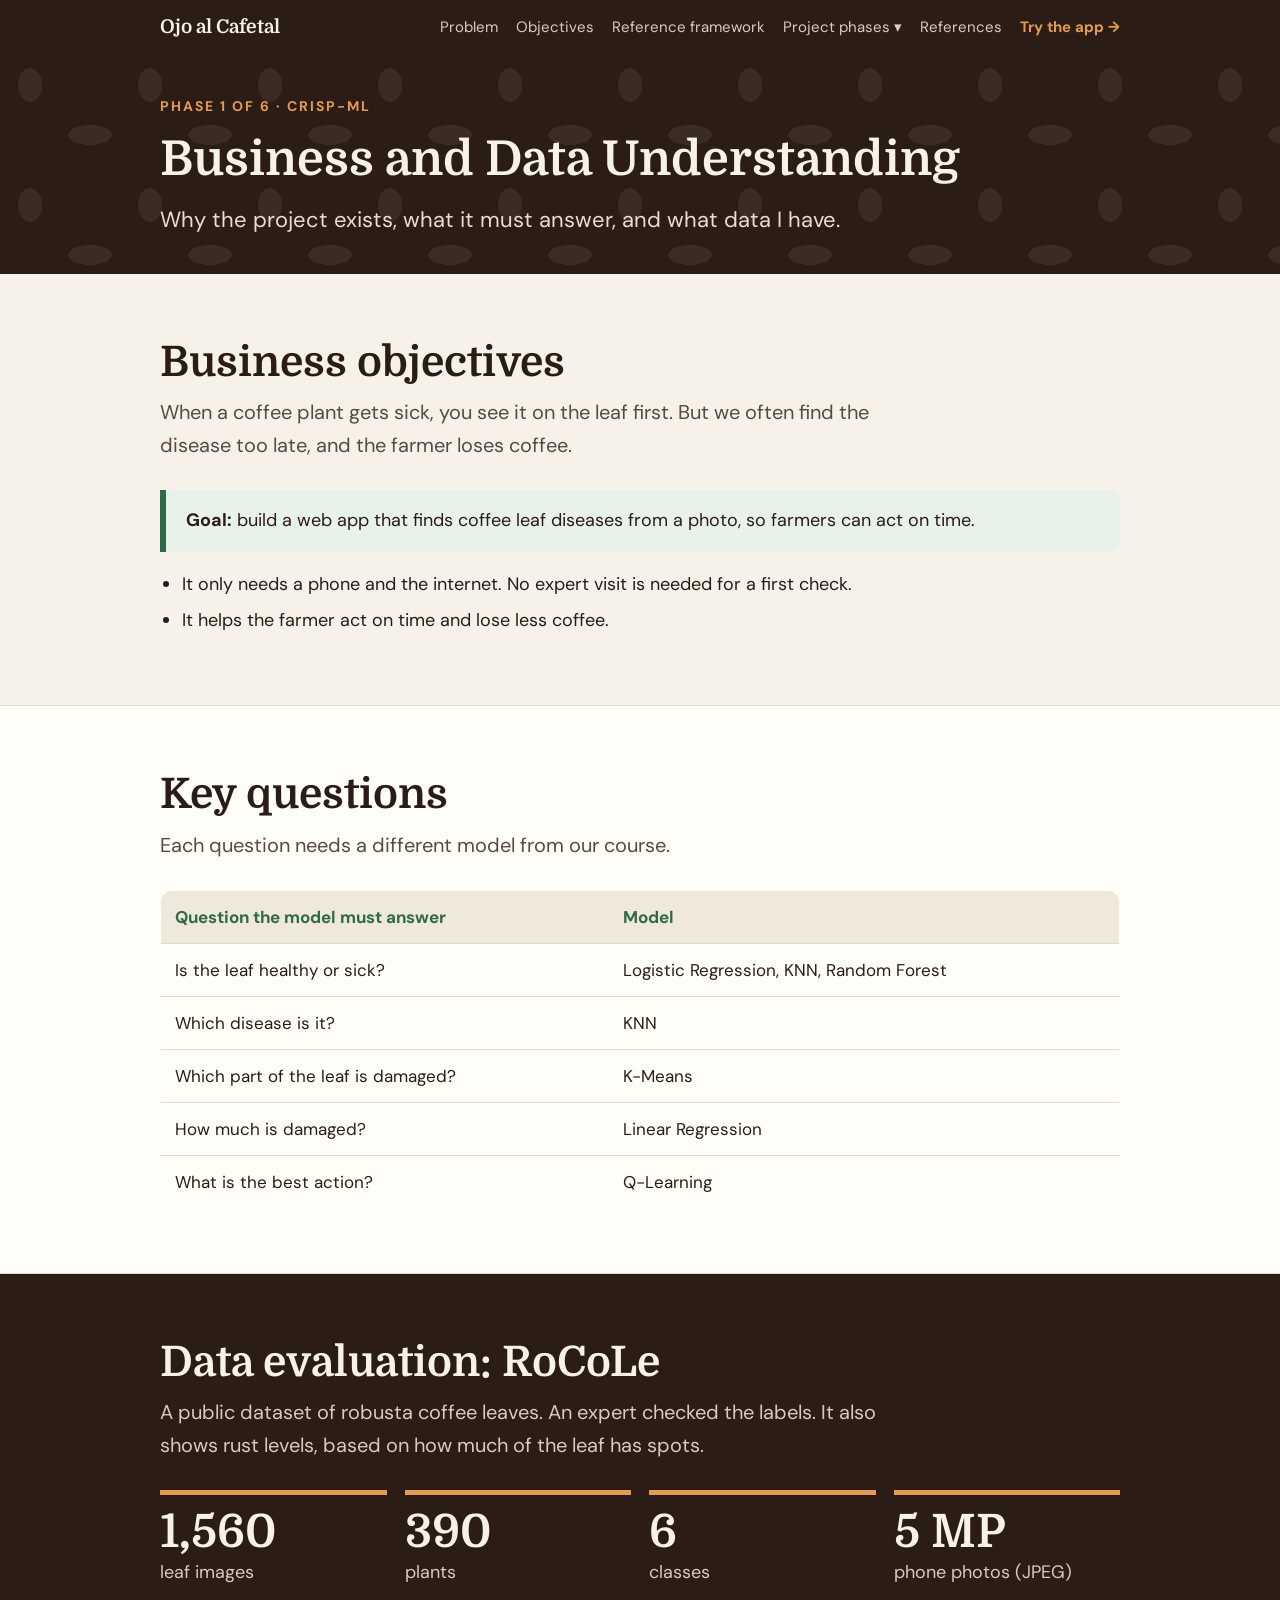
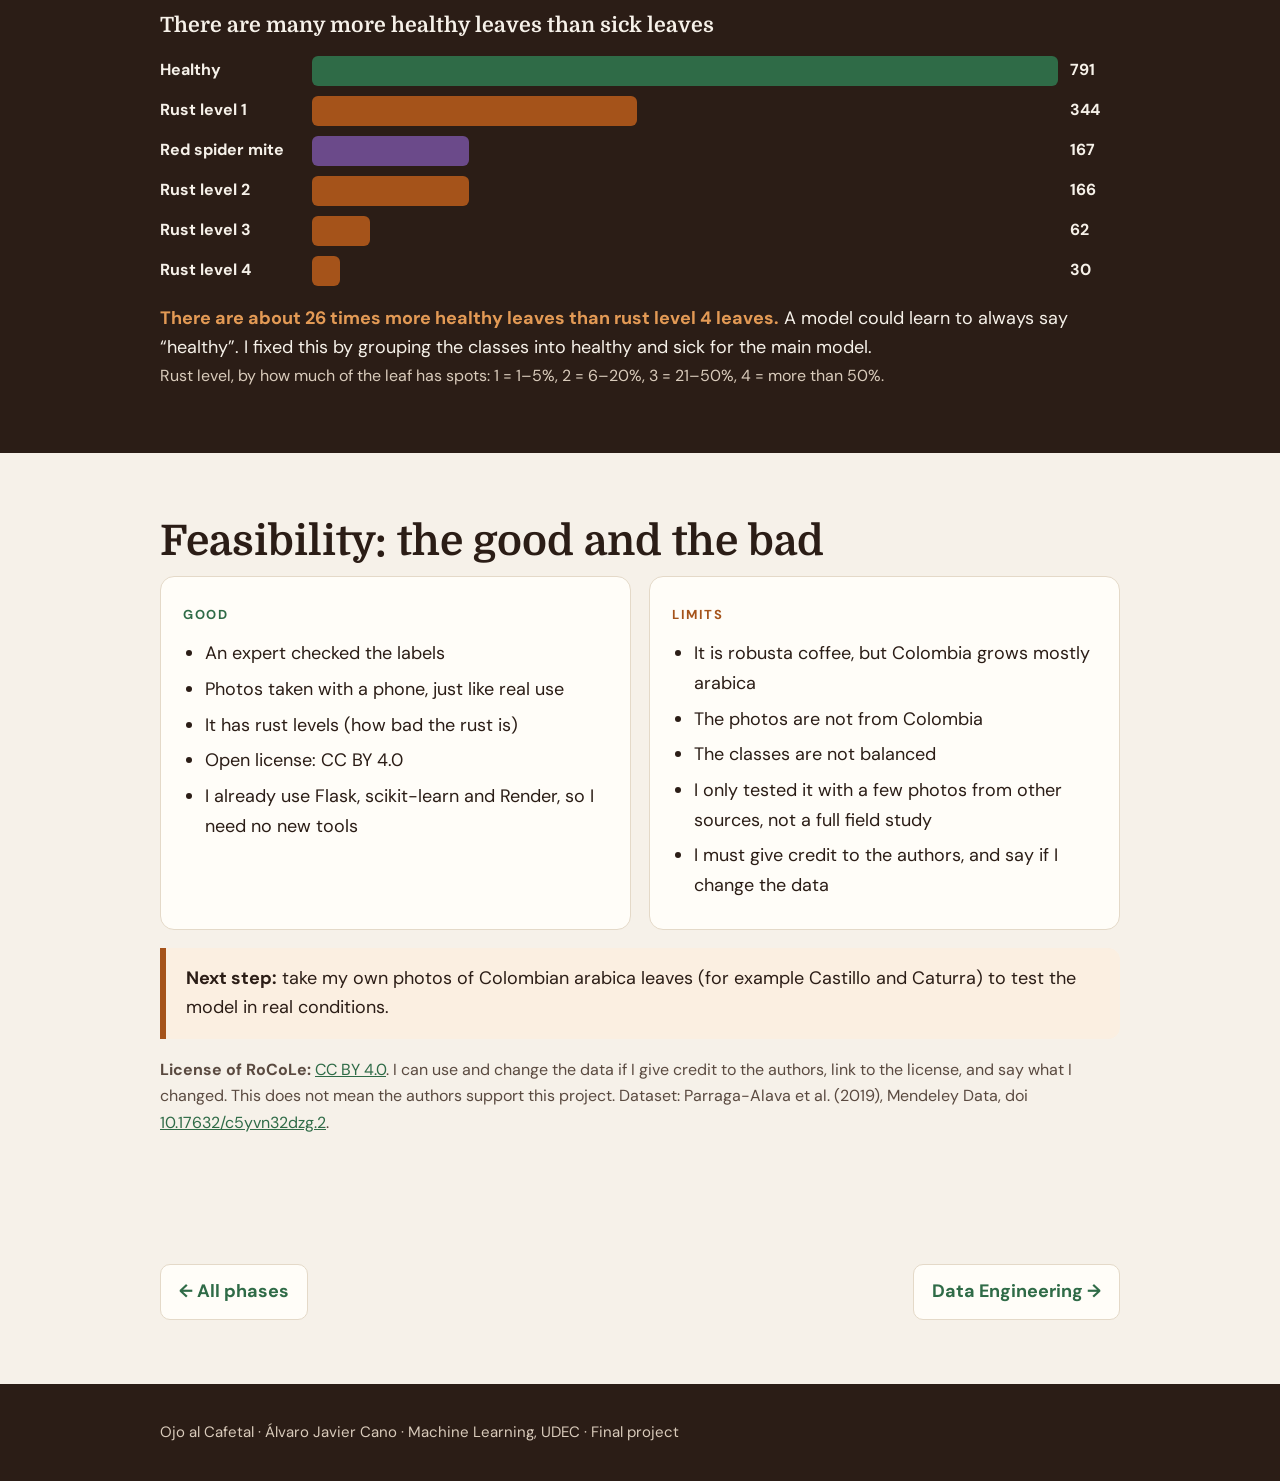
==== phase-1-understanding.html @ 9ff7ed06 "Phases menu and pages" ====
<!doctype html>
<html lang="en">
<head>
<meta charset="utf-8">
<meta name="viewport" content="width=device-width,initial-scale=1">
<title>Business and Data Understanding – Ojo al Cafetal</title>
<meta name="description" content="Why the project exists, what it must answer, and what data I have.">
<link rel="icon" href="data:image/svg+xml,<svg xmlns='http://www.w3.org/2000/svg' viewBox='0 0 100 100'><text y='.9em' font-size='90'>🌿</text></svg>">
<link rel="preconnect" href="https://fonts.googleapis.com">
<link rel="preconnect" href="https://fonts.gstatic.com" crossorigin>
<link href="https://fonts.googleapis.com/css2?family=Domine:wght@600;700&family=DM+Sans:wght@400;500;700&display=swap" rel="stylesheet">
<link rel="stylesheet" href="style.css">
<link rel="stylesheet" href="menu.css">
</head>
<body>

<nav><div class="wrap">
  <a class="brand" href="index.html"><b>Ojo al Cafetal</b></a>
  <a href="index.html#problem">Problem</a>
  <a href="index.html#objectives">Objectives</a>
  <a href="index.html#framework">Reference framework</a>
  <details class="dd">
    <summary>Project phases ▾</summary>
    <div class="menu">
      <a href="index.html#phases">All phases</a>
      <a href="phase-1-understanding.html">1. Business and Data Understanding</a>
      <a href="phase-2-data-engineering.html">2. Data Engineering</a>
      <a href="phase-3-model-engineering.html">3. Model Engineering</a>
      <a href="phase-4-evaluation.html">4. Model Evaluation</a>
      <a href="phase-5-deployment.html">5. Deployment</a>
      <a href="phase-6-monitoring.html">6. Monitoring and Maintenance</a>
    </div>
  </details>
  <a href="index.html#references">References</a>
  <a href="https://ojo-al-cafetal-app.onrender.com" style="color:#E39A55;font-weight:700">Try the app →</a>
</div></nav>
<script>
(function(){var d=document.querySelector('details.dd');if(!d)return;
document.addEventListener('click',function(e){if(!d.contains(e.target))d.removeAttribute('open');});
})();
</script>

<header class="hero hero-small"><div class="wrap">
  <p class="kicker">Phase 1 of 6 · CRISP-ML</p>
  <h1>Business and Data Understanding</h1>
  <p class="sub">Why the project exists, what it must answer, and what data I have.</p>
</div></header>

<section><div class="wrap">
  <h2>Business objectives</h2>
  <p class="lead">When a coffee plant gets sick, you see it on the leaf first. But we often find the disease too late, and the farmer loses coffee.</p>
  <div class="callout" style="border-color:var(--green);background:#E8F2EA"><b>Goal:</b> build a web app that finds coffee leaf diseases from a photo, so farmers can act on time.</div>
  <ul>
    <li>It only needs a phone and the internet. No expert visit is needed for a first check.</li>
    <li>It helps the farmer act on time and lose less coffee.</li>
  </ul>
</div></section>

<section class="alt"><div class="wrap">
  <h2>Key questions</h2>
  <p class="lead">Each question needs a different model from our course.</p>
  <table>
    <tr><th>Question the model must answer</th><th>Model</th></tr>
    <tr><td>Is the leaf healthy or sick?</td><td>Logistic Regression, KNN, Random Forest</td></tr>
    <tr><td>Which disease is it?</td><td>KNN</td></tr>
    <tr><td>Which part of the leaf is damaged?</td><td>K-Means</td></tr>
    <tr><td>How much is damaged?</td><td>Linear Regression</td></tr>
    <tr><td>What is the best action?</td><td>Q-Learning</td></tr>
  </table>
</div></section>

<section id="data" class="dark"><div class="wrap">
  <h2>Data evaluation: RoCoLe</h2>
  <p class="lead">A public dataset of robusta coffee leaves. An expert checked the labels. It also shows rust levels, based on how much of the leaf has spots.</p>
  <div class="stats">
    <div class="stat"><b>1,560</b><span>leaf images</span></div>
    <div class="stat"><b>390</b><span>plants</span></div>
    <div class="stat"><b>6</b><span>classes</span></div>
    <div class="stat"><b>5 MP</b><span>phone photos (JPEG)</span></div>
  </div>
  <h3 style="margin-bottom:6px">There are many more healthy leaves than sick leaves</h3>
  <div class="bars" style="color:var(--dark)">
    <div class="bar" style="color:var(--cream)"><span>Healthy</span><i class="h" style="width:100%"></i><span>791</span></div>
    <div class="bar" style="color:var(--cream)"><span>Rust level 1</span><i style="width:43.5%"></i><span>344</span></div>
    <div class="bar" style="color:var(--cream)"><span>Red spider mite</span><i class="m" style="width:21.1%"></i><span>167</span></div>
    <div class="bar" style="color:var(--cream)"><span>Rust level 2</span><i style="width:21%"></i><span>166</span></div>
    <div class="bar" style="color:var(--cream)"><span>Rust level 3</span><i style="width:7.8%"></i><span>62</span></div>
    <div class="bar" style="color:var(--cream)"><span>Rust level 4</span><i style="width:3.8%"></i><span>30</span></div>
  </div>
  <p><b style="color:var(--orange)">There are about 26 times more healthy leaves than rust level 4 leaves.</b> A model could learn to always say “healthy”. I fixed this by grouping the classes into healthy and sick for the main model.</p>
  <p class="note" style="color:#D9CBBB">Rust level, by how much of the leaf has spots: 1 = 1–5%, 2 = 6–20%, 3 = 21–50%, 4 = more than 50%.</p>
</div></section>

<section><div class="wrap">
  <h2>Feasibility: the good and the bad</h2>
  <div class="grid">
    <div class="card"><span class="tag">GOOD</span>
      <ul>
        <li>An expert checked the labels</li>
        <li>Photos taken with a phone, just like real use</li>
        <li>It has rust levels (how bad the rust is)</li>
        <li>Open license: CC BY 4.0</li>
        <li>I already use Flask, scikit-learn and Render, so I need no new tools</li>
      </ul></div>
    <div class="card"><span class="tag warn">LIMITS</span>
      <ul>
        <li>It is robusta coffee, but Colombia grows mostly arabica</li>
        <li>The photos are not from Colombia</li>
        <li>The classes are not balanced</li>
        <li>I only tested it with a few photos from other sources, not a full field study</li>
        <li>I must give credit to the authors, and say if I change the data</li>
      </ul></div>
  </div>
  <div class="callout"><b>Next step:</b> take my own photos of Colombian arabica leaves (for example Castillo and Caturra) to test the model in real conditions.</div>
  <p class="note"><b>License of RoCoLe:</b> <a href="https://creativecommons.org/licenses/by/4.0/">CC BY 4.0</a>. I can use and change the data if I give credit to the authors, link to the license, and say what I changed. This does not mean the authors support this project. Dataset: Parraga-Alava et al. (2019), Mendeley Data, doi <a href="https://doi.org/10.17632/c5yvn32dzg.2">10.17632/c5yvn32dzg.2</a>.</p>
</div></section>

<section><div class="wrap"><div class="pager"><a href="index.html#phases">← All phases</a><a href="phase-2-data-engineering.html">Data Engineering →</a></div></div></section>

<footer><div class="wrap">
  Ojo al Cafetal · Álvaro Javier Cano · Machine Learning, UDEC · Final project
</div></footer>

</body>
</html>
---- style.css ----
:root{
  --dark:#2B1D16;--cream:#F6F1E9;--card:#FFFDF8;--green:#2F6B47;--green2:#3E8A5B;
  --rust:#A5531A;--rust2:#C8772E;--orange:#E39A55;--muted:#5A4A40;--line:#E4D9C8;
}
*{box-sizing:border-box;margin:0;padding:0}
html{scroll-behavior:smooth}
body{font-family:'DM Sans',Arial,sans-serif;background:var(--cream);color:var(--dark);line-height:1.65;font-size:18px}
h1,h2,h3{font-family:'Domine',Georgia,serif;line-height:1.15}
a{color:var(--green)}
.wrap{max-width:1000px;margin:0 auto;padding:0 20px}
nav{position:sticky;top:0;z-index:5;background:var(--dark);color:var(--cream)}
nav .wrap{display:flex;gap:6px 18px;align-items:center;flex-wrap:wrap;padding:12px 20px}
nav b{font-family:'Domine',Georgia,serif;margin-right:auto;font-size:19px}
nav a{color:#D9CBBB;text-decoration:none;font-size:15px}
nav a:hover{color:var(--orange)}
header.hero{background:var(--dark);color:var(--cream);padding:90px 0 80px;position:relative;overflow:hidden}
header.hero::before{content:"";position:absolute;inset:0;opacity:.07;
  background-image:radial-gradient(ellipse 12px 17px at 30px 30px,#F6F1E9 98%,transparent 100%),radial-gradient(ellipse 22px 10px at 90px 80px,#F6F1E9 98%,transparent 100%);
  background-size:120px 120px}
header.hero .wrap{position:relative}
.kicker{letter-spacing:2px;font-size:14px;color:var(--orange);font-weight:700;text-transform:uppercase}
header.hero h1{font-size:clamp(44px,8vw,84px);margin:14px 0}
header.hero p.sub{font-size:22px;color:#E8DDCF;max-width:680px}
header.hero p.by{margin-top:26px;color:#D9CBBB;font-size:16px}
section{padding:64px 0}
section.alt{background:var(--card);border-top:1px solid var(--line);border-bottom:1px solid var(--line)}
section.dark{background:var(--dark);color:var(--cream)}
section.dark a{color:var(--orange)}
h2{font-size:clamp(30px,4.5vw,42px);margin-bottom:10px}
.lead{font-size:20px;color:var(--muted);max-width:760px;margin-bottom:28px}
.dark .lead{color:#D9CBBB}
.grid{display:grid;gap:18px;grid-template-columns:repeat(auto-fit,minmax(250px,1fr))}
.card{background:var(--card);border:1px solid var(--line);border-radius:14px;padding:22px}
.alt .card{background:var(--cream)}
.dark .card{background:#3A2A21;border-color:#5A4235}
.card h3{font-size:21px;margin-bottom:8px}
.tag{display:inline-block;font-size:13px;font-weight:700;letter-spacing:1.5px;color:var(--green);margin-bottom:8px}
.tag.warn{color:var(--rust)}
.dark .tag{color:#8FD1A8}.dark .tag.warn{color:var(--orange)}
ul{padding-left:22px}li{margin:6px 0}
.stats{display:grid;gap:18px;grid-template-columns:repeat(auto-fit,minmax(170px,1fr));margin:10px 0 26px}
.stat{border-top:5px solid var(--orange);padding-top:12px}
.stat b{display:block;font-family:'Domine',Georgia,serif;font-size:46px;line-height:1.1}
.stat span{color:#D9CBBB}
table{width:100%;border-collapse:collapse;background:var(--card);border-radius:12px;overflow:hidden;border:1px solid var(--line)}
th,td{text-align:left;padding:12px 14px;border-bottom:1px solid var(--line);vertical-align:top;font-size:17px}
th{color:var(--green);background:#F0E8DA}
.bars{display:flex;flex-direction:column;gap:10px;margin:18px 0}
.bar{display:grid;grid-template-columns:140px 1fr 50px;gap:12px;align-items:center;font-weight:700;font-size:16px}
.bar i{display:block;height:30px;border-radius:6px;background:var(--rust)}
.bar i.h{background:var(--green)}.bar i.m{background:#6B4A8A}
.note{color:var(--muted);font-size:16px}
.callout{border-left:6px solid var(--rust);background:#FBEFE1;padding:16px 20px;border-radius:0 12px 12px 0;margin:18px 0}
.card ul.note{margin:8px 0}
.steps{counter-reset:s;list-style:none;padding:0}
.steps li{counter-increment:s;position:relative;padding:12px 14px 12px 56px;background:var(--card);border:1px solid var(--line);border-radius:12px;margin:10px 0}
.steps li::before{content:counter(s);position:absolute;left:14px;top:10px;width:30px;height:30px;border-radius:50%;background:var(--green);color:#fff;font-weight:700;display:grid;place-items:center}
.phases{display:grid;gap:12px;grid-template-columns:repeat(auto-fit,minmax(200px,1fr))}
.phase{border:1px solid #5A4235;border-radius:12px;padding:16px;background:#3A2A21}
.phase.now{border-color:var(--orange);box-shadow:0 0 0 2px var(--orange) inset}
.phase b{color:var(--orange)}
footer{background:var(--dark);color:#D9CBBB;padding:36px 0;font-size:15px}
footer a{color:var(--orange)}
@media(max-width:600px){body{font-size:17px}.bar{grid-template-columns:110px 1fr 40px}th,td{font-size:15px;padding:10px}}
.formula{font-family:'Domine',Georgia,'Times New Roman',serif;background:#F0E8DA;color:var(--dark);padding:14px 12px;border-radius:10px;font-size:21px;text-align:center;margin:10px 0;overflow-x:auto;line-height:1.5}
.formula i{font-style:italic}
.formula sub,.formula sup{font-size:.65em;line-height:0}
.frac{display:inline-flex;flex-direction:column;vertical-align:middle;text-align:center;margin:0 4px}
.frac>span:first-child{border-bottom:2px solid var(--dark);padding:0 6px 2px}
.frac>span:last-child{padding:2px 6px 0}
.card ul.note{margin:8px 0}
.btn{display:inline-block;background:var(--green2);color:#fff;text-decoration:none;font-weight:700;padding:12px 22px;border-radius:10px}
.btn:hover{background:var(--green)}
---- menu.css ----
/* Dropdown menu for the project phases + small page helpers */
nav .brand{margin-right:auto;text-decoration:none}
nav .brand b{margin-right:0;color:var(--cream)}
nav .dd{position:relative}
nav .dd summary{list-style:none;cursor:pointer;color:#D9CBBB;font-size:15px;user-select:none}
nav .dd summary::-webkit-details-marker{display:none}
nav .dd summary:hover,nav .dd[open] summary{color:var(--orange)}
nav .dd .menu{position:absolute;top:100%;left:-14px;min-width:280px;background:var(--dark);
  border:1px solid #5A4235;border-radius:10px;padding:8px;box-shadow:0 10px 24px rgba(0,0,0,.35);z-index:10}
nav .dd .menu a{display:block;padding:9px 12px;border-radius:8px;font-size:15px;white-space:nowrap}
nav .dd .menu a:hover{background:#3A2A21}
@media (max-width:700px){
  nav .dd .menu{position:static;box-shadow:none;margin-top:6px;min-width:0}
  nav .dd .menu a{white-space:normal}
}
header.hero.hero-small{padding:40px 0 36px}
header.hero.hero-small h1{font-size:clamp(30px,5.5vw,48px)}
.phase-grid{grid-template-columns:repeat(auto-fit,minmax(280px,1fr))}
a.phase-card{text-decoration:none;color:inherit;display:block;transition:transform .12s,border-color .12s}
a.phase-card:hover{transform:translateY(-3px);border-color:var(--green)}
a.phase-card h3{color:var(--dark)}
.pager{display:flex;gap:12px;justify-content:space-between;flex-wrap:wrap}
.pager a{padding:12px 18px;border:1px solid var(--line);border-radius:10px;background:var(--card);
  text-decoration:none;font-weight:700}
.pager a:hover{border-color:var(--green)}
code{background:#EFE6D7;padding:1px 6px;border-radius:5px;font-size:.92em}
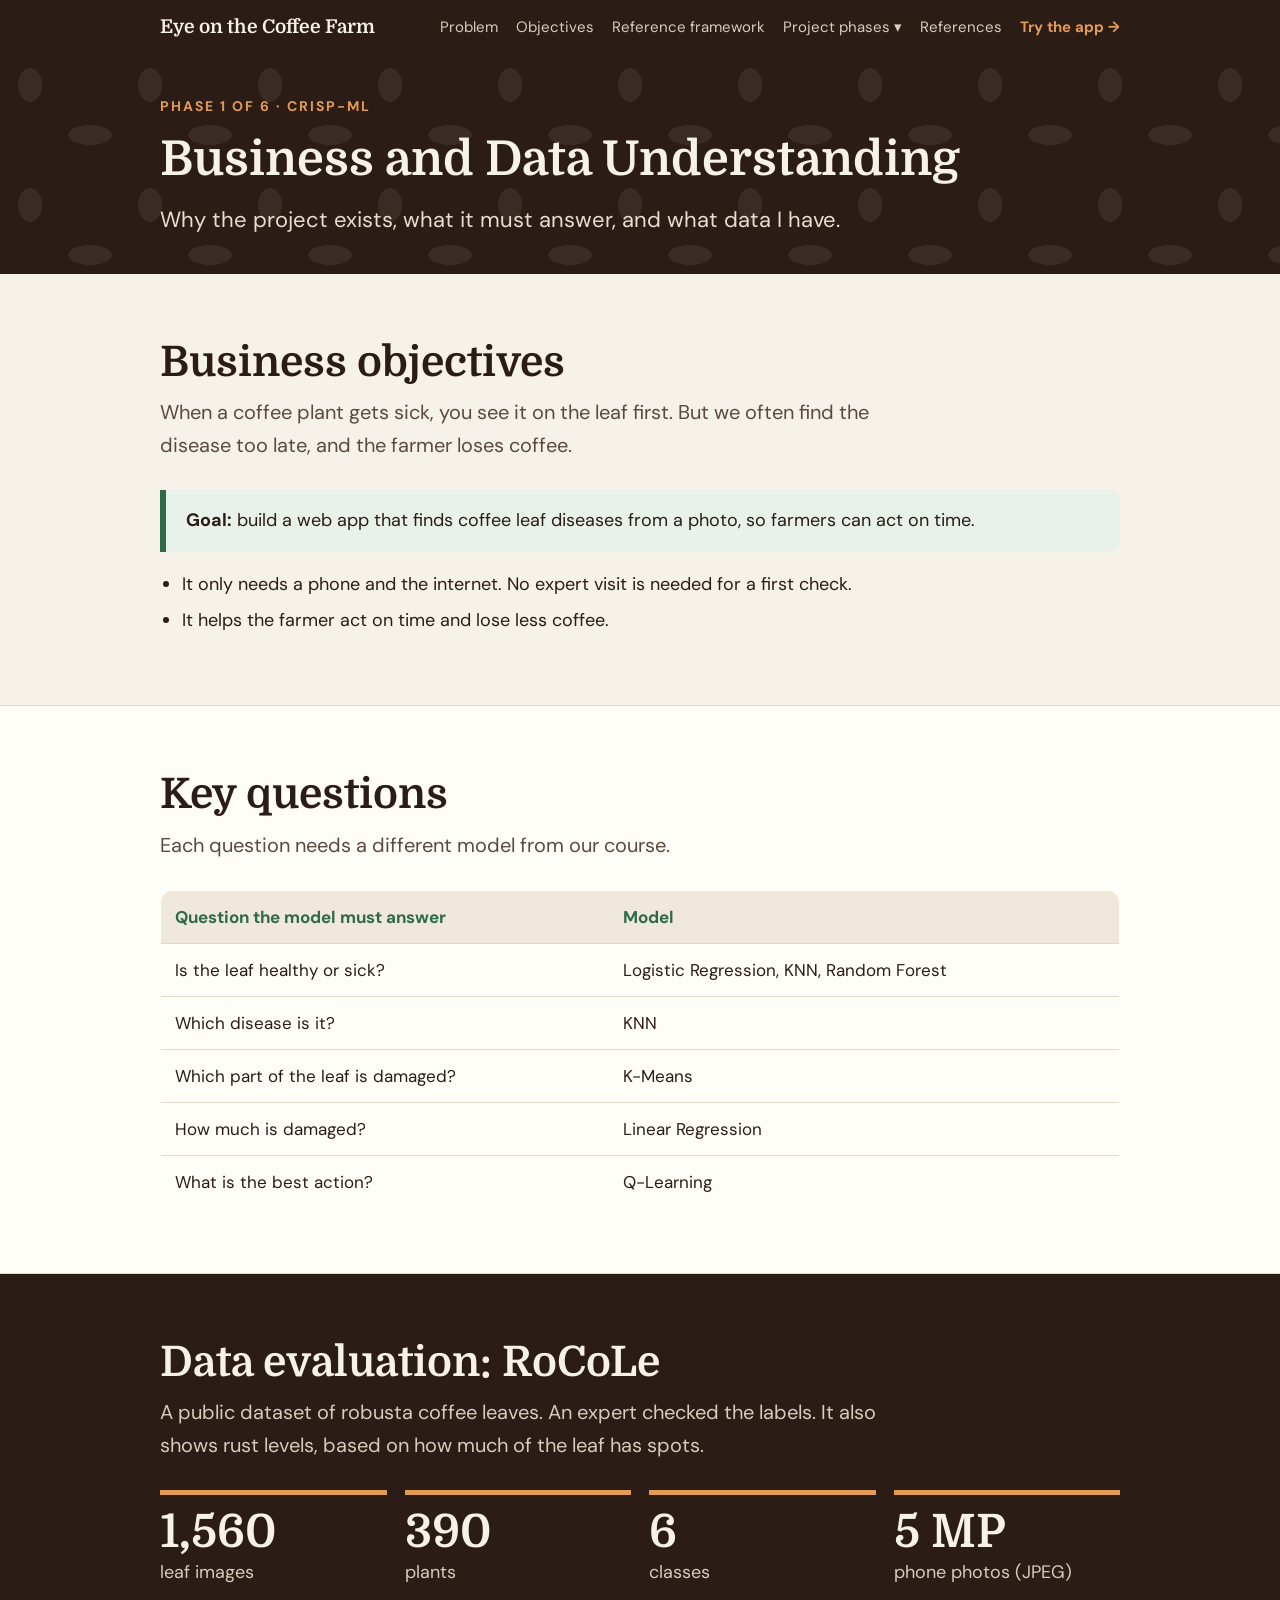
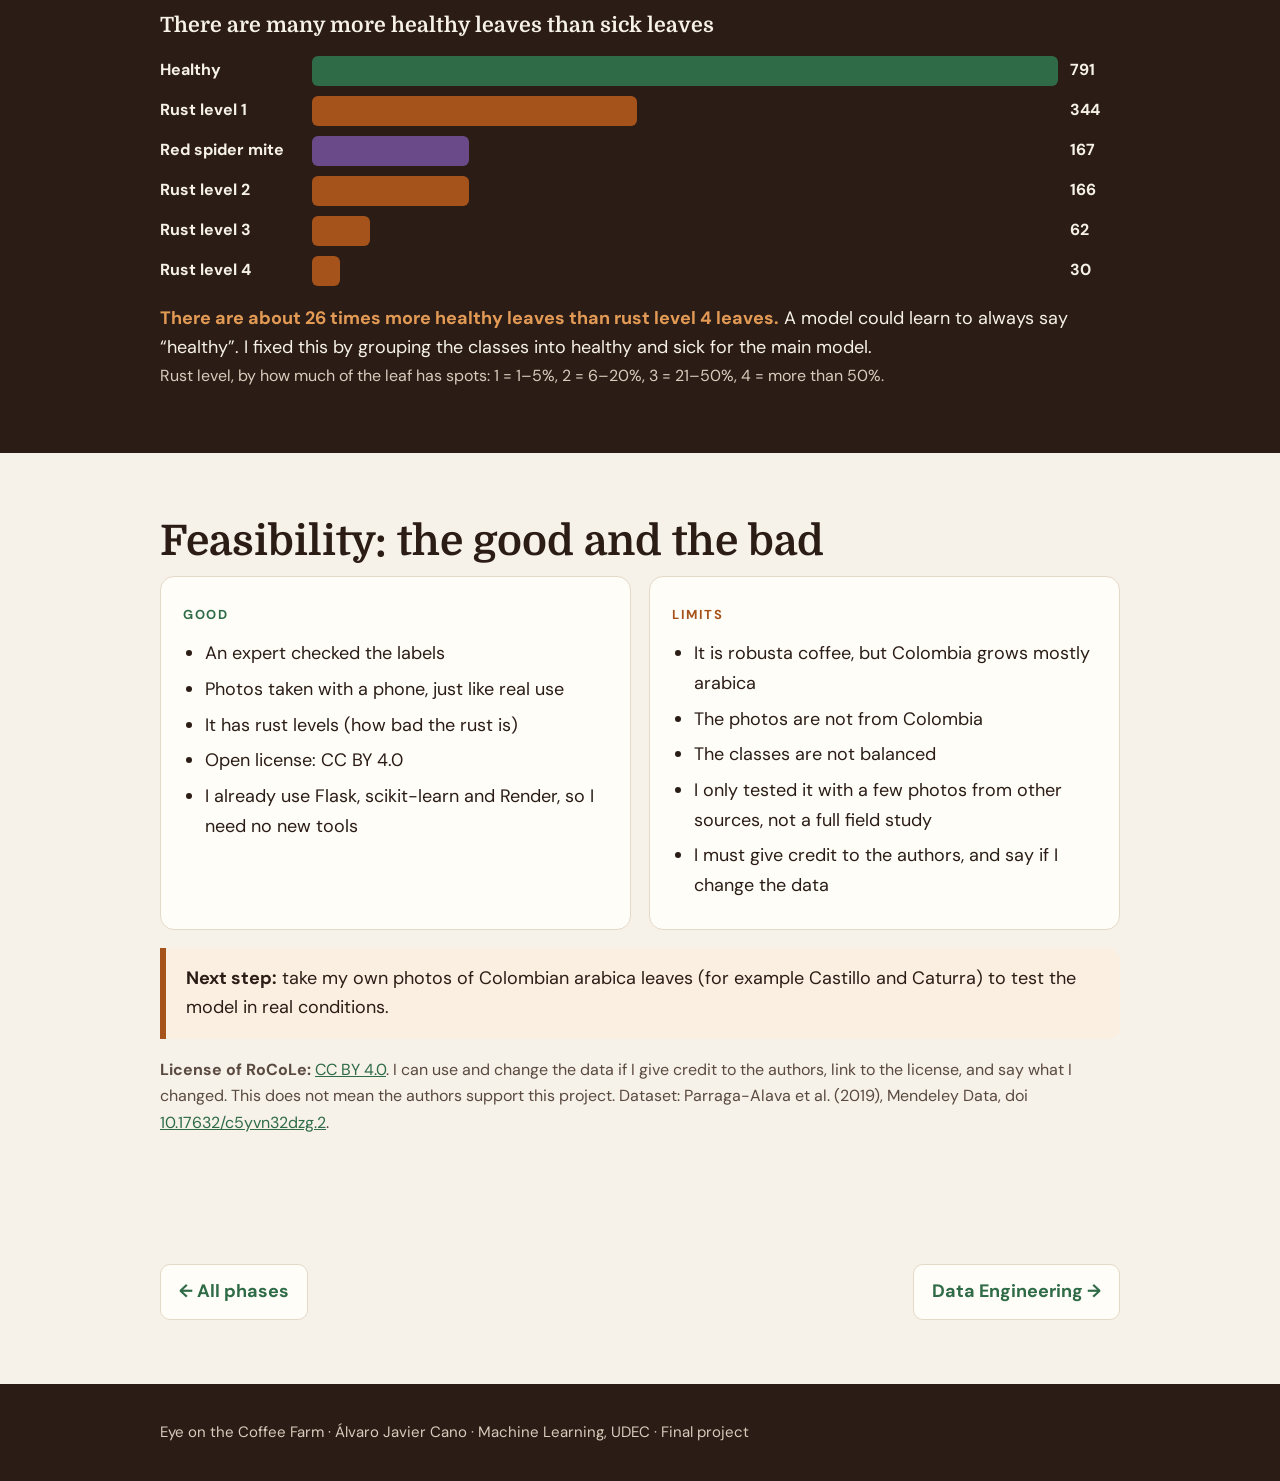
==== commit 7323ec69: "nwe name" ====
--- a/phase-1-understanding.html
+++ b/phase-1-understanding.html
@@ -3,7 +3,7 @@
 <head>
 <meta charset="utf-8">
 <meta name="viewport" content="width=device-width,initial-scale=1">
-<title>Business and Data Understanding – Ojo al Cafetal</title>
+<title>Business and Data Understanding – Eye on the Coffee Farm</title>
 <meta name="description" content="Why the project exists, what it must answer, and what data I have.">
 <link rel="icon" href="data:image/svg+xml,<svg xmlns='http://www.w3.org/2000/svg' viewBox='0 0 100 100'><text y='.9em' font-size='90'>🌿</text></svg>">
 <link rel="preconnect" href="https://fonts.googleapis.com">
@@ -15,7 +15,7 @@
 <body>
 
 <nav><div class="wrap">
-  <a class="brand" href="index.html"><b>Ojo al Cafetal</b></a>
+  <a class="brand" href="index.html"><b>Eye on the Coffee Farm</b></a>
   <a href="index.html#problem">Problem</a>
   <a href="index.html#objectives">Objectives</a>
   <a href="index.html#framework">Reference framework</a>
@@ -118,7 +118,7 @@
 <section><div class="wrap"><div class="pager"><a href="index.html#phases">← All phases</a><a href="phase-2-data-engineering.html">Data Engineering →</a></div></div></section>
 
 <footer><div class="wrap">
-  Ojo al Cafetal · Álvaro Javier Cano · Machine Learning, UDEC · Final project
+  Eye on the Coffee Farm · Álvaro Javier Cano · Machine Learning, UDEC · Final project
 </div></footer>
 
 </body>
